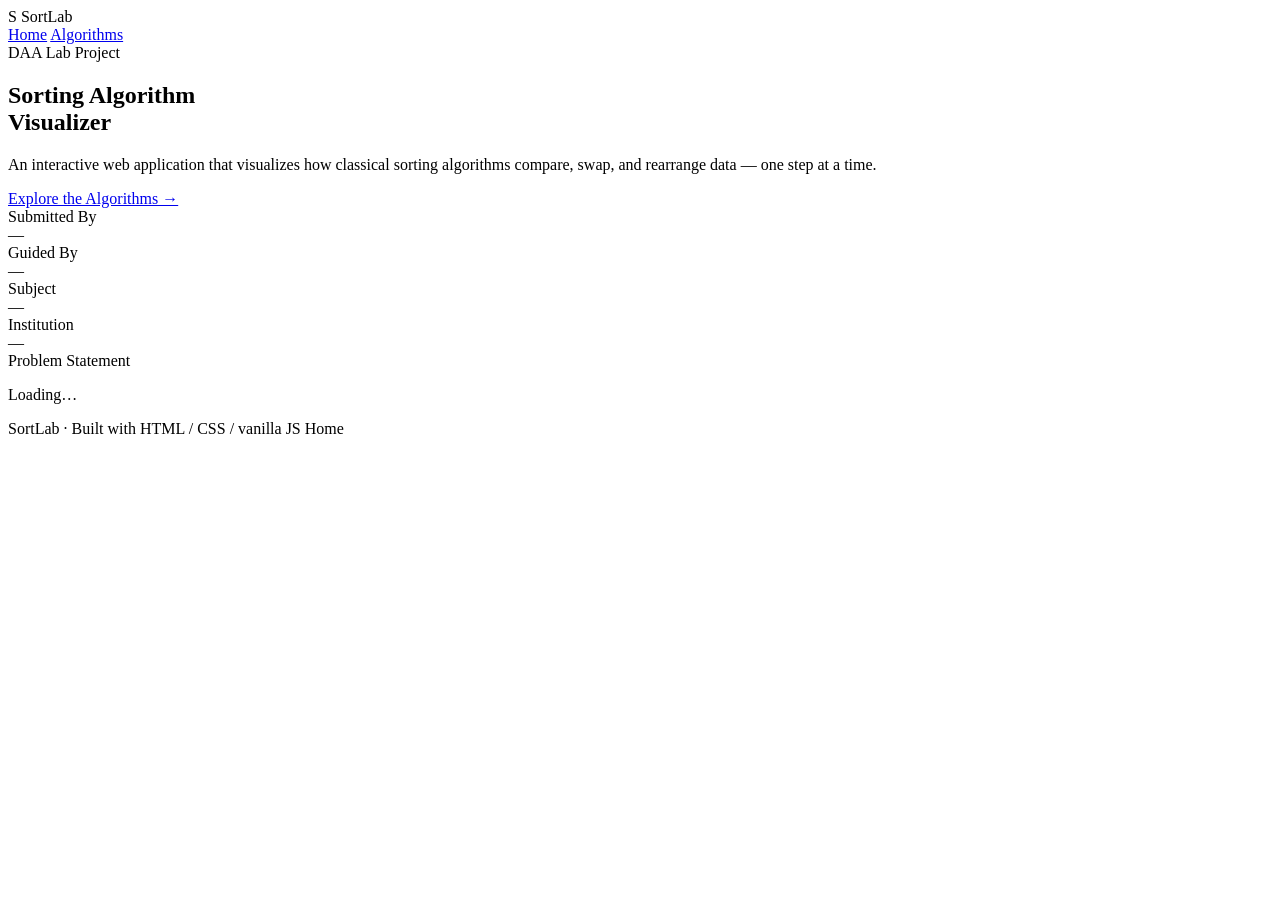
==== index.html @ f06ec44a "Add files via upload" ====
<!DOCTYPE html>
<html lang="en">
<head>
<meta charset="UTF-8">
<meta name="viewport" content="width=device-width, initial-scale=1.0">
<title>SortLab — Sorting Algorithm Visualizer</title>
<link rel="preconnect" href="https://fonts.googleapis.com">
<link rel="preconnect" href="https://fonts.gstatic.com" crossorigin>
<link href="https://fonts.googleapis.com/css2?family=Space+Grotesk:wght@500;600;700&family=Inter:wght@400;500;600&family=IBM+Plex+Mono:wght@400;500;600&display=swap" rel="stylesheet">
<link rel="stylesheet" href="assets/style.css">
<script src="assets/data.js"></script>
<script>
  window.addEventListener('DOMContentLoaded', () => {
    document.getElementById('psText').textContent = PROJECT_INFO.problemStatement;
    document.getElementById('vStudent').textContent = PROJECT_INFO.studentName;
    document.getElementById('vFaculty').textContent = PROJECT_INFO.facultyName;
    document.getElementById('vSubject').textContent = PROJECT_INFO.subject;
    document.getElementById('vInstitution').textContent = PROJECT_INFO.institution;
  });
</script>
</head>
<body>

  <header class="site-header">
    <div class="logo"><span class="mark">S</span> SortLab</div>
    <nav class="nav-links">
      <a href="index.html">Home</a>
      <a href="algorithms.html">Algorithms</a>
    </nav>
  </header>

  <main class="page">
    <section class="cover-hero">
      <div class="cover-eyebrow">DAA Lab Project</div>
      <h1 class="cover-title">Sorting Algorithm<br><span class="accent">Visualizer</span></h1>
      <p class="cover-sub">An interactive web application that visualizes how classical sorting algorithms compare, swap, and rearrange data — one step at a time.</p>
      <div class="cover-actions">
        <a href="algorithms.html" class="btn btn-primary">Explore the Algorithms →</a>
      </div>

      <div class="info-grid">
        <div class="blueprint-panel info-card">
          <div class="label">Submitted By</div>
          <div class="value" id="vStudent">—</div>
        </div>
        <div class="blueprint-panel info-card">
          <div class="label">Guided By</div>
          <div class="value" id="vFaculty">—</div>
        </div>
        <div class="blueprint-panel info-card">
          <div class="label">Subject</div>
          <div class="value" id="vSubject">—</div>
        </div>
        <div class="blueprint-panel info-card">
          <div class="label">Institution</div>
          <div class="value" id="vInstitution">—</div>
        </div>
      </div>

      <div class="blueprint-panel statement-panel">
        <div class="label">Problem Statement</div>
        <p id="psText">Loading…</p>
      </div>
    </section>
  </main>

  <footer class="site-footer">
    <span>SortLab · Built with HTML / CSS / vanilla JS</span>
    <span>Home</span>
  </footer>

</body>
</html>
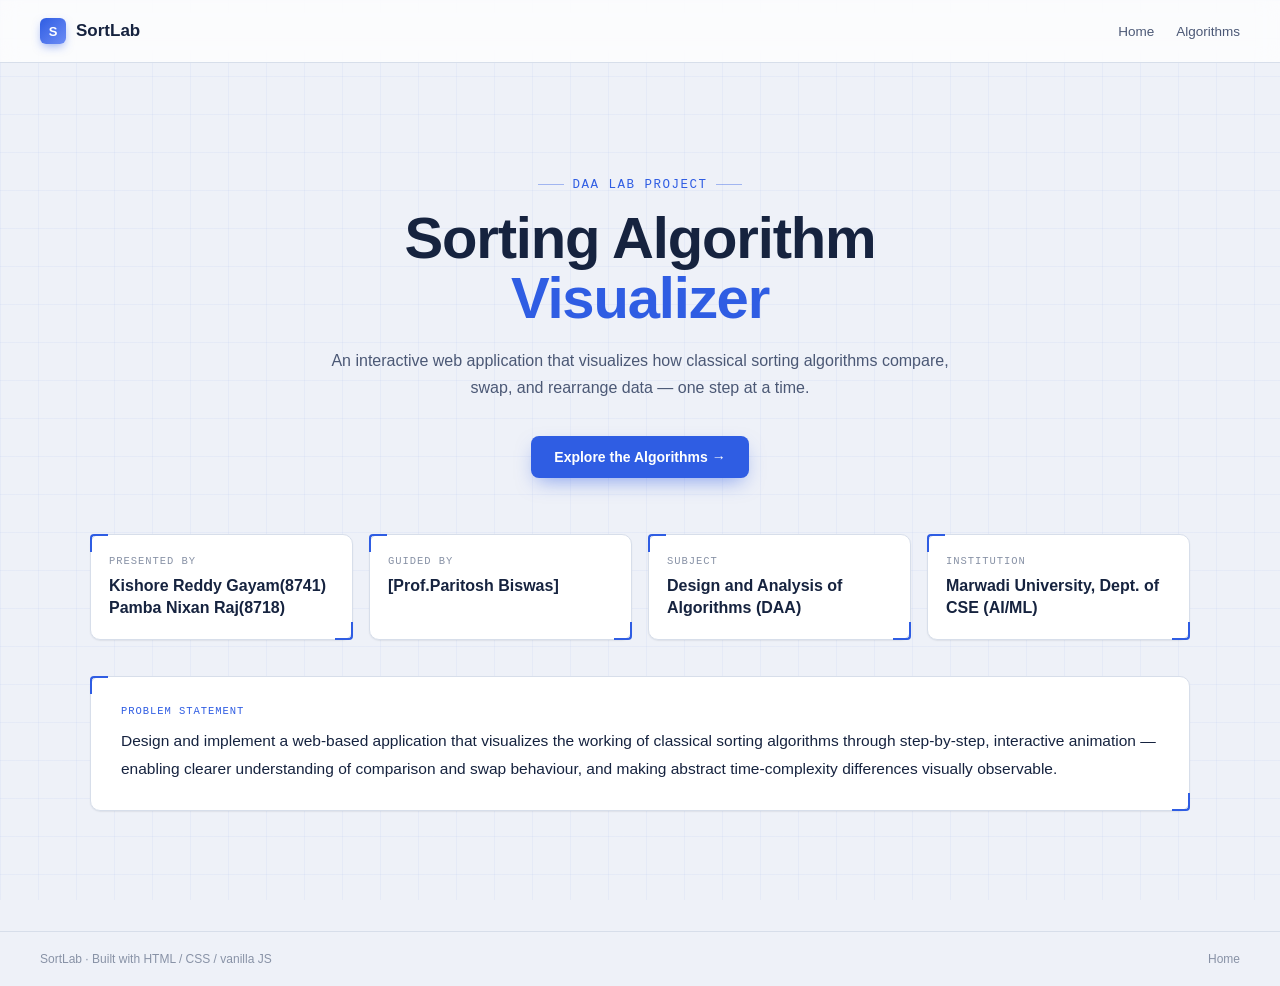
==== commit 488e3c92: "Change title and label in index.html" ====
--- a/index.html
+++ b/index.html
@@ -3,7 +3,7 @@
 <head>
 <meta charset="UTF-8">
 <meta name="viewport" content="width=device-width, initial-scale=1.0">
-<title>SortLab — Sorting Algorithm Visualizer</title>
+<title>Sorting Algorithm Visualizer</title>
 <link rel="preconnect" href="https://fonts.googleapis.com">
 <link rel="preconnect" href="https://fonts.gstatic.com" crossorigin>
 <link href="https://fonts.googleapis.com/css2?family=Space+Grotesk:wght@500;600;700&family=Inter:wght@400;500;600&family=IBM+Plex+Mono:wght@400;500;600&display=swap" rel="stylesheet">
@@ -40,7 +40,7 @@
 
       <div class="info-grid">
         <div class="blueprint-panel info-card">
-          <div class="label">Submitted By</div>
+          <div class="label">Presented By</div>
           <div class="value" id="vStudent">—</div>
         </div>
         <div class="blueprint-panel info-card">
--- a/assets/style.css
+++ b/assets/style.css
@@ -0,0 +1,621 @@
+/* =========================================================
+   SortLab — shared theme
+   "Technical notebook / blueprint" aesthetic
+   ========================================================= */
+
+:root{
+  --bg:        #EEF1F8;
+  --bg-soft:   #F6F8FC;
+  --paper:     #FFFFFF;
+  --ink:       #16233F;
+  --slate:     #4B5875;
+  --slate-dim: #8892A6;
+  --line:      #D7DEEA;
+  --line-soft: #E5EAF3;
+
+  --blue:      #2F5DE3;
+  --blue-dim:  #E8EDFB;
+  --blue-ink:  #1A3AA6;
+
+  --amber:     #E2662D;
+  --amber-dim: #FCEAE0;
+
+  --green:     #1E9E6C;
+  --green-dim: #E3F5EC;
+  --red-bar:   #E14F4F;
+  --violet-bar:#7C5CFC;
+
+  --font-display: 'Space Grotesk', sans-serif;
+  --font-body:    'Inter', sans-serif;
+  --font-mono:    'IBM Plex Mono', monospace;
+
+  --radius: 10px;
+  --shadow-sm: 0 1px 2px rgba(22,35,63,0.05), 0 1px 1px rgba(22,35,63,0.03);
+  --shadow-md: 0 8px 24px -8px rgba(22,35,63,0.14);
+  --shadow-lg: 0 24px 60px -18px rgba(22,35,63,0.22);
+}
+
+*{ box-sizing:border-box; }
+html{ scroll-behavior:smooth; }
+body{
+  margin:0;
+  background:var(--bg);
+  color:var(--slate);
+  font-family:var(--font-body);
+  -webkit-font-smoothing:antialiased;
+  min-height:100vh;
+  position:relative;
+}
+
+/* faint blueprint grid across every page */
+body::before{
+  content:"";
+  position:fixed;
+  inset:0;
+  pointer-events:none;
+  z-index:0;
+  background-image:
+    linear-gradient(rgba(47,93,227,0.045) 1px, transparent 1px),
+    linear-gradient(90deg, rgba(47,93,227,0.045) 1px, transparent 1px);
+  background-size:38px 38px;
+}
+
+a{ color:inherit; text-decoration:none; }
+h1,h2,h3{ font-family:var(--font-display); color:var(--ink); margin:0; }
+p{ margin:0; line-height:1.65; }
+
+/* ---------------- corner-bracket panel, the signature motif ---------------- */
+.blueprint-panel{
+  position:relative;
+  background:var(--paper);
+  border:1px solid var(--line);
+  border-radius:var(--radius);
+  box-shadow:var(--shadow-sm);
+}
+.blueprint-panel::before,
+.blueprint-panel::after,
+.blueprint-panel .bp-tl,
+.blueprint-panel .bp-tr{ content:""; }
+.blueprint-panel{ --bp-size:16px; }
+.blueprint-panel::before{
+  position:absolute; top:-1px; left:-1px;
+  width:var(--bp-size); height:var(--bp-size);
+  border-top:2px solid var(--blue); border-left:2px solid var(--blue);
+  border-top-left-radius:4px;
+}
+.blueprint-panel::after{
+  position:absolute; bottom:-1px; right:-1px;
+  width:var(--bp-size); height:var(--bp-size);
+  border-bottom:2px solid var(--blue); border-right:2px solid var(--blue);
+  border-bottom-right-radius:4px;
+}
+
+/* ---------------- top nav ---------------- */
+.site-header{
+  position:relative;
+  z-index:2;
+  display:flex;
+  align-items:center;
+  justify-content:space-between;
+  padding:18px 40px;
+  border-bottom:1px solid var(--line);
+  background:rgba(255,255,255,0.75);
+  backdrop-filter:blur(10px);
+  position:sticky;
+  top:0;
+}
+.logo{
+  display:flex;
+  align-items:center;
+  gap:10px;
+  font-family:var(--font-display);
+  font-weight:700;
+  font-size:17px;
+  color:var(--ink);
+}
+.logo .mark{
+  width:26px; height:26px;
+  border-radius:6px;
+  background:linear-gradient(135deg, var(--blue), #6C8CF5);
+  display:flex; align-items:center; justify-content:center;
+  color:#fff; font-size:13px; font-weight:800;
+  box-shadow:0 4px 10px -2px rgba(47,93,227,0.5);
+}
+.breadcrumb{
+  display:flex;
+  align-items:center;
+  gap:6px;
+  font-family:var(--font-mono);
+  font-size:12px;
+  color:var(--slate-dim);
+  flex-wrap:wrap;
+}
+.breadcrumb a:hover{ color:var(--blue); }
+.breadcrumb .sep{ color:var(--line); }
+.breadcrumb .current{ color:var(--ink); font-weight:600; }
+
+.nav-links{ display:flex; gap:22px; font-size:13.5px; font-weight:500; }
+.nav-links a{ color:var(--slate); transition:color .15s ease; }
+.nav-links a:hover{ color:var(--blue); }
+
+/* ---------------- buttons ---------------- */
+.btn{
+  display:inline-flex;
+  align-items:center;
+  gap:8px;
+  font-family:var(--font-body);
+  font-weight:600;
+  font-size:14px;
+  padding:12px 22px;
+  border-radius:8px;
+  border:1px solid transparent;
+  cursor:pointer;
+  transition:transform .15s ease, box-shadow .15s ease, background .15s ease, border-color .15s ease;
+}
+.btn:hover{ transform:translateY(-1px); }
+.btn-primary{
+  background:var(--blue);
+  color:#fff;
+  box-shadow:0 8px 20px -6px rgba(47,93,227,0.55);
+}
+.btn-primary:hover{ background:var(--blue-ink); box-shadow:0 10px 26px -6px rgba(47,93,227,0.65); }
+.btn-outline{
+  background:var(--paper);
+  color:var(--ink);
+  border-color:var(--line);
+}
+.btn-outline:hover{ border-color:var(--blue); color:var(--blue); }
+.btn-ghost{
+  background:transparent;
+  color:var(--slate);
+  padding:10px 14px;
+}
+.btn-ghost:hover{ color:var(--blue); }
+.btn:disabled{ opacity:0.4; cursor:not-allowed; transform:none; }
+.btn-sm{ padding:8px 14px; font-size:12.5px; }
+
+.pill{
+  display:inline-flex;
+  align-items:center;
+  gap:6px;
+  font-family:var(--font-mono);
+  font-size:11px;
+  letter-spacing:0.02em;
+  padding:5px 11px;
+  border-radius:999px;
+  background:var(--blue-dim);
+  color:var(--blue-ink);
+  border:1px solid rgba(47,93,227,0.15);
+}
+.pill.amber{ background:var(--amber-dim); color:var(--amber); border-color:rgba(226,102,45,0.18); }
+.pill.green{ background:var(--green-dim); color:var(--green); border-color:rgba(30,158,108,0.18); }
+
+/* ---------------- layout shells ---------------- */
+.page{
+  position:relative;
+  z-index:1;
+  max-width:1180px;
+  margin:0 auto;
+  padding:48px 40px 90px;
+}
+.page-narrow{ max-width:880px; }
+
+@media (max-width:720px){
+  .site-header{ padding:14px 18px; }
+  .page{ padding:28px 18px 60px; }
+  .nav-links{ display:none; }
+}
+
+/* ---------------- footer ---------------- */
+.site-footer{
+  position:relative; z-index:1;
+  border-top:1px solid var(--line);
+  padding:20px 40px;
+  font-size:12px;
+  color:var(--slate-dim);
+  display:flex;
+  justify-content:space-between;
+  flex-wrap:wrap;
+  gap:8px;
+}
+
+/* ---------------- cover page ---------------- */
+.cover-hero{
+  padding:60px 0 30px;
+  text-align:center;
+}
+.cover-eyebrow{
+  font-family:var(--font-mono);
+  font-size:12.5px;
+  letter-spacing:0.12em;
+  text-transform:uppercase;
+  color:var(--blue);
+  margin-bottom:16px;
+  display:inline-flex;
+  align-items:center;
+  gap:8px;
+}
+.cover-eyebrow::before, .cover-eyebrow::after{
+  content:"";
+  width:26px; height:1px;
+  background:var(--blue);
+  opacity:0.4;
+}
+.cover-title{
+  font-size:clamp(34px, 6vw, 58px);
+  font-weight:700;
+  letter-spacing:-0.02em;
+  line-height:1.05;
+  margin-bottom:18px;
+}
+.cover-title .accent{ color:var(--blue); }
+.cover-sub{
+  max-width:620px;
+  margin:0 auto 34px;
+  font-size:16px;
+  color:var(--slate);
+  line-height:1.7;
+}
+.cover-actions{ display:flex; justify-content:center; gap:14px; margin-bottom:56px; flex-wrap:wrap; }
+
+.info-grid{
+  display:grid;
+  grid-template-columns:repeat(4, 1fr);
+  gap:16px;
+  margin-top:10px;
+}
+@media (max-width:820px){ .info-grid{ grid-template-columns:repeat(2,1fr); } }
+.info-card{
+  padding:20px 18px;
+  text-align:left;
+}
+.info-card .label{
+  font-family:var(--font-mono);
+  font-size:10.5px;
+  text-transform:uppercase;
+  letter-spacing:0.09em;
+  color:var(--slate-dim);
+  margin-bottom:8px;
+}
+.info-card .value{
+  font-family:var(--font-display);
+  font-size:16px;
+  font-weight:700;
+  color:var(--ink);
+  line-height:1.4;
+}
+
+.statement-panel{
+  margin-top:36px;
+  padding:28px 30px;
+  text-align:left;
+}
+.statement-panel .label{
+  font-family:var(--font-mono);
+  font-size:10.5px;
+  text-transform:uppercase;
+  letter-spacing:0.09em;
+  color:var(--blue);
+  margin-bottom:10px;
+}
+.statement-panel p{ color:var(--ink); font-size:15.5px; line-height:1.75; }
+
+/* ---------------- algorithm grid (list page) ---------------- */
+.page-heading{ margin-bottom:34px; }
+.page-heading h1{ font-size:clamp(26px,4vw,36px); margin-bottom:10px; }
+.page-heading p{ color:var(--slate); font-size:15px; max-width:600px; }
+
+.algo-grid{
+  display:grid;
+  grid-template-columns:repeat(3, 1fr);
+  gap:18px;
+}
+@media (max-width:900px){ .algo-grid{ grid-template-columns:repeat(2,1fr); } }
+@media (max-width:600px){ .algo-grid{ grid-template-columns:1fr; } }
+
+.algo-card{
+  padding:24px 22px;
+  cursor:pointer;
+  transition:transform .18s ease, box-shadow .18s ease, border-color .18s ease;
+  display:flex;
+  flex-direction:column;
+  gap:12px;
+  min-height:180px;
+}
+.algo-card:hover{
+  transform:translateY(-4px);
+  box-shadow:var(--shadow-md);
+  border-color:rgba(47,93,227,0.35);
+}
+.algo-card .index{
+  font-family:var(--font-mono);
+  font-size:11px;
+  color:var(--slate-dim);
+}
+.algo-card h3{ font-size:19px; }
+.algo-card .tagline{ font-size:13.5px; color:var(--slate); flex:1; }
+.algo-card .go{
+  font-family:var(--font-mono);
+  font-size:12px;
+  color:var(--blue);
+  display:flex;
+  align-items:center;
+  gap:6px;
+}
+.algo-card:hover .go{ gap:9px; }
+.algo-card .go{ transition:gap .15s ease; }
+
+/* ---------------- algorithm detail page ---------------- */
+.detail-hero{
+  display:flex;
+  align-items:flex-start;
+  justify-content:space-between;
+  gap:24px;
+  flex-wrap:wrap;
+  margin-bottom:30px;
+}
+.detail-hero h1{ font-size:clamp(28px,4vw,40px); margin-bottom:10px; }
+.detail-hero .tagline{ font-size:15.5px; color:var(--slate); max-width:560px; }
+
+.section-block{ margin-bottom:32px; }
+.section-block .label{
+  font-family:var(--font-mono);
+  font-size:11px;
+  text-transform:uppercase;
+  letter-spacing:0.1em;
+  color:var(--blue);
+  margin-bottom:14px;
+  display:flex;
+  align-items:center;
+  gap:8px;
+}
+.section-block .label::before{ content:"›"; color:var(--amber); font-weight:700; }
+
+.how-steps{
+  list-style:none;
+  margin:0; padding:0;
+  display:flex;
+  flex-direction:column;
+  gap:10px;
+}
+.how-steps li{
+  display:flex;
+  gap:14px;
+  align-items:flex-start;
+  padding:14px 16px;
+  background:var(--paper);
+  border:1px solid var(--line-soft);
+  border-radius:8px;
+}
+.how-steps .num{
+  font-family:var(--font-mono);
+  font-size:12px;
+  font-weight:700;
+  color:var(--blue);
+  background:var(--blue-dim);
+  width:24px; height:24px;
+  border-radius:6px;
+  display:flex; align-items:center; justify-content:center;
+  flex-shrink:0;
+}
+.how-steps .text{ font-size:14px; color:var(--ink); line-height:1.6; }
+
+.pseudocode{
+  background:var(--ink);
+  color:#D9E4FF;
+  font-family:var(--font-mono);
+  font-size:13px;
+  line-height:1.8;
+  padding:22px 24px;
+  border-radius:10px;
+  overflow-x:auto;
+  white-space:pre;
+  box-shadow:var(--shadow-sm);
+}
+.pseudocode .ln{ color:#5C74AE; margin-right:14px; user-select:none; }
+
+.complexity-table{
+  width:100%;
+  border-collapse:collapse;
+  font-size:13px;
+  background:var(--paper);
+  border-radius:10px;
+  overflow:hidden;
+}
+.complexity-table th, .complexity-table td{
+  text-align:left;
+  padding:12px 16px;
+  border-bottom:1px solid var(--line-soft);
+}
+.complexity-table th{
+  font-family:var(--font-mono);
+  font-size:10.5px;
+  text-transform:uppercase;
+  letter-spacing:0.06em;
+  color:var(--slate-dim);
+  background:var(--bg-soft);
+}
+.complexity-table tr:last-child td{ border-bottom:none; }
+.complexity-table td.metric{ font-family:var(--font-mono); color:var(--ink); font-weight:600; }
+.complexity-table tr.self td{ background:var(--blue-dim); }
+.complexity-table tr.self td:first-child{ font-weight:700; color:var(--blue-ink); }
+
+.detail-cta{
+  margin-top:38px;
+  padding:32px;
+  text-align:center;
+  background:linear-gradient(135deg, var(--ink), #223667);
+  border-radius:14px;
+  color:#fff;
+}
+.detail-cta h2{ color:#fff; font-size:22px; margin-bottom:8px; }
+.detail-cta p{ color:#B9C4E4; font-size:14px; margin-bottom:20px; }
+.detail-cta .btn-primary{ background:#fff; color:var(--ink); box-shadow:none; }
+.detail-cta .btn-primary:hover{ background:#E8EDFB; }
+
+/* ---------------- visualizer page ---------------- */
+.viz-toolbar{
+  display:flex;
+  flex-wrap:wrap;
+  align-items:center;
+  gap:10px;
+  margin-bottom:18px;
+}
+select.viz-select{
+  font-family:var(--font-mono);
+  font-size:12.5px;
+  color:var(--ink);
+  background:var(--paper);
+  border:1px solid var(--line);
+  border-radius:8px;
+  padding:10px 12px;
+  cursor:pointer;
+}
+.slider-group{
+  display:flex;
+  align-items:center;
+  gap:8px;
+  font-size:12px;
+  color:var(--slate-dim);
+  font-family:var(--font-mono);
+}
+input[type="range"]{
+  -webkit-appearance:none;
+  width:100px;
+  height:4px;
+  background:var(--line);
+  border-radius:2px;
+  outline:none;
+}
+input[type="range"]::-webkit-slider-thumb{
+  -webkit-appearance:none;
+  width:15px; height:15px;
+  border-radius:50%;
+  background:var(--blue);
+  cursor:pointer;
+  border:2px solid #fff;
+  box-shadow:0 1px 4px rgba(47,93,227,0.5);
+}
+
+.custom-input-row{
+  display:flex;
+  align-items:center;
+  gap:10px;
+  flex-wrap:wrap;
+  margin-bottom:18px;
+}
+#customArrayInput{
+  flex:1;
+  min-width:220px;
+  font-family:var(--font-mono);
+  font-size:12.5px;
+  color:var(--ink);
+  background:var(--paper);
+  border:1px solid var(--line);
+  border-radius:8px;
+  padding:11px 14px;
+  transition:border-color .15s ease, box-shadow .15s ease;
+}
+#customArrayInput::placeholder{ color:var(--slate-dim); }
+#customArrayInput:focus{
+  outline:none;
+  border-color:var(--blue);
+  box-shadow:0 0 0 3px rgba(47,93,227,0.12);
+}
+#customArrayInput.input-error{
+  border-color:var(--red-bar);
+  box-shadow:0 0 0 3px rgba(225,79,79,0.14);
+}
+.input-hint{ font-size:11px; color:var(--slate-dim); font-family:var(--font-mono); }
+.input-hint.error{ color:var(--red-bar); }
+
+.viz-frame{
+  padding:22px 18px 14px;
+}
+.bars{
+  height:280px;
+  display:flex;
+  align-items:flex-end;
+  gap:3px;
+  padding:0 4px;
+}
+.bar{
+  flex:1;
+  background:linear-gradient(180deg, #C4CEE3, #A9B6D6);
+  border-radius:4px 4px 2px 2px;
+  min-width:3px;
+  transition:background .15s ease, transform .12s ease, box-shadow .15s ease;
+}
+.bar.compare{ background:linear-gradient(180deg, #FFCBA8, var(--amber)); box-shadow:0 0 12px rgba(226,102,45,0.4); }
+.bar.swap{ background:linear-gradient(180deg, #FF9E9E, var(--red-bar)); transform:translateY(-4px); box-shadow:0 0 14px rgba(225,79,79,0.45); }
+.bar.sorted{ background:linear-gradient(180deg, #6FDBAA, var(--green)); box-shadow:0 0 8px rgba(30,158,108,0.3); }
+.bar.pivot{ background:linear-gradient(180deg, #B7A6FF, var(--violet-bar)); box-shadow:0 0 12px rgba(124,92,252,0.4); }
+
+.legend{
+  display:flex;
+  flex-wrap:wrap;
+  gap:16px;
+  margin-top:16px;
+  padding-top:14px;
+  border-top:1px dashed var(--line);
+  font-size:12px;
+  color:var(--slate-dim);
+}
+.legend-item{ display:flex; align-items:center; gap:6px; }
+.swatch{ width:11px; height:11px; border-radius:3px; display:inline-block; }
+
+.stats-row{
+  display:grid;
+  grid-template-columns:repeat(4,1fr);
+  gap:12px;
+  margin-top:18px;
+}
+@media (max-width:640px){ .stats-row{ grid-template-columns:repeat(2,1fr); } }
+.stat-box{ padding:14px 16px; }
+.stat-label{
+  font-family:var(--font-mono);
+  font-size:10px;
+  text-transform:uppercase;
+  letter-spacing:0.08em;
+  color:var(--slate-dim);
+  margin-bottom:6px;
+}
+.stat-value{ font-family:var(--font-display); font-size:20px; font-weight:700; color:var(--blue); }
+
+.console{
+  height:200px;
+  overflow-y:auto;
+  background:var(--ink);
+  border-radius:10px;
+  padding:14px 16px;
+  font-family:var(--font-mono);
+  font-size:12px;
+  line-height:1.75;
+  color:#C9D6F5;
+}
+.console::-webkit-scrollbar{ width:6px; }
+.console::-webkit-scrollbar-thumb{ background:#33447A; border-radius:3px; }
+.console-line{ white-space:pre-wrap; word-break:break-word; }
+.console-line .tag{ color:#5C74AE; }
+.console-line.cmp .tag{ color:var(--amber); }
+.console-line.swp .tag{ color:var(--red-bar); }
+.console-line.srt .tag{ color:#4CD9A0; }
+.console-line.ovw .tag{ color:#7FB2FF; }
+
+.side-stack{ display:flex; flex-direction:column; gap:18px; }
+.viz-grid{
+  display:grid;
+  grid-template-columns:1fr 300px;
+  gap:24px;
+  align-items:start;
+}
+@media (max-width:900px){ .viz-grid{ grid-template-columns:1fr; } }
+
+.section-label{
+  font-family:var(--font-mono);
+  font-size:11px;
+  text-transform:uppercase;
+  letter-spacing:0.1em;
+  color:var(--slate-dim);
+  margin-bottom:10px;
+}
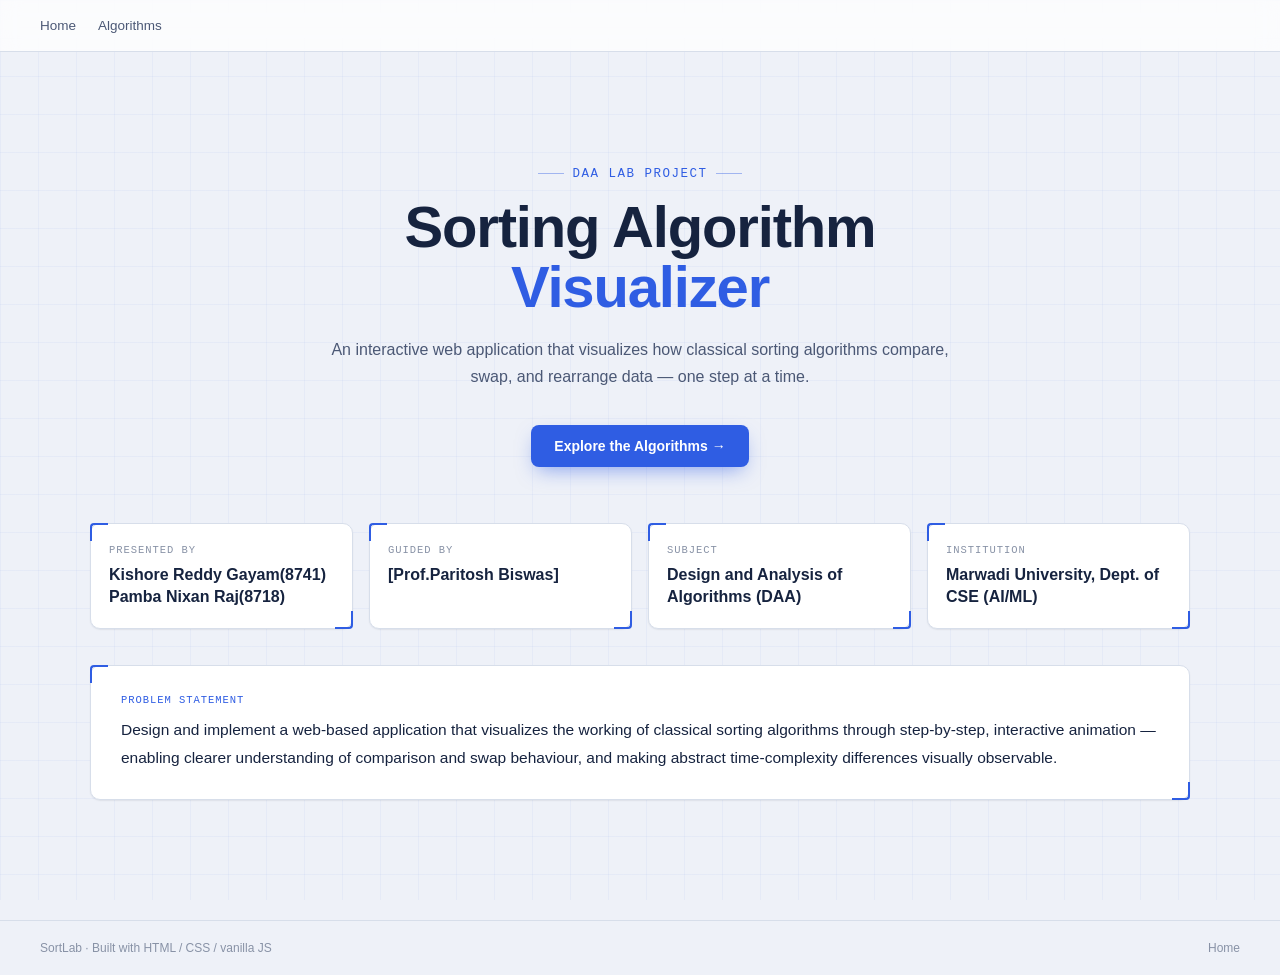
==== commit a056949b: "Remove logo from site header Removed logo div from the site header." ====
--- a/index.html
+++ b/index.html
@@ -22,7 +22,6 @@
 <body>
 
   <header class="site-header">
-    <div class="logo"><span class="mark">S</span> SortLab</div>
     <nav class="nav-links">
       <a href="index.html">Home</a>
       <a href="algorithms.html">Algorithms</a>
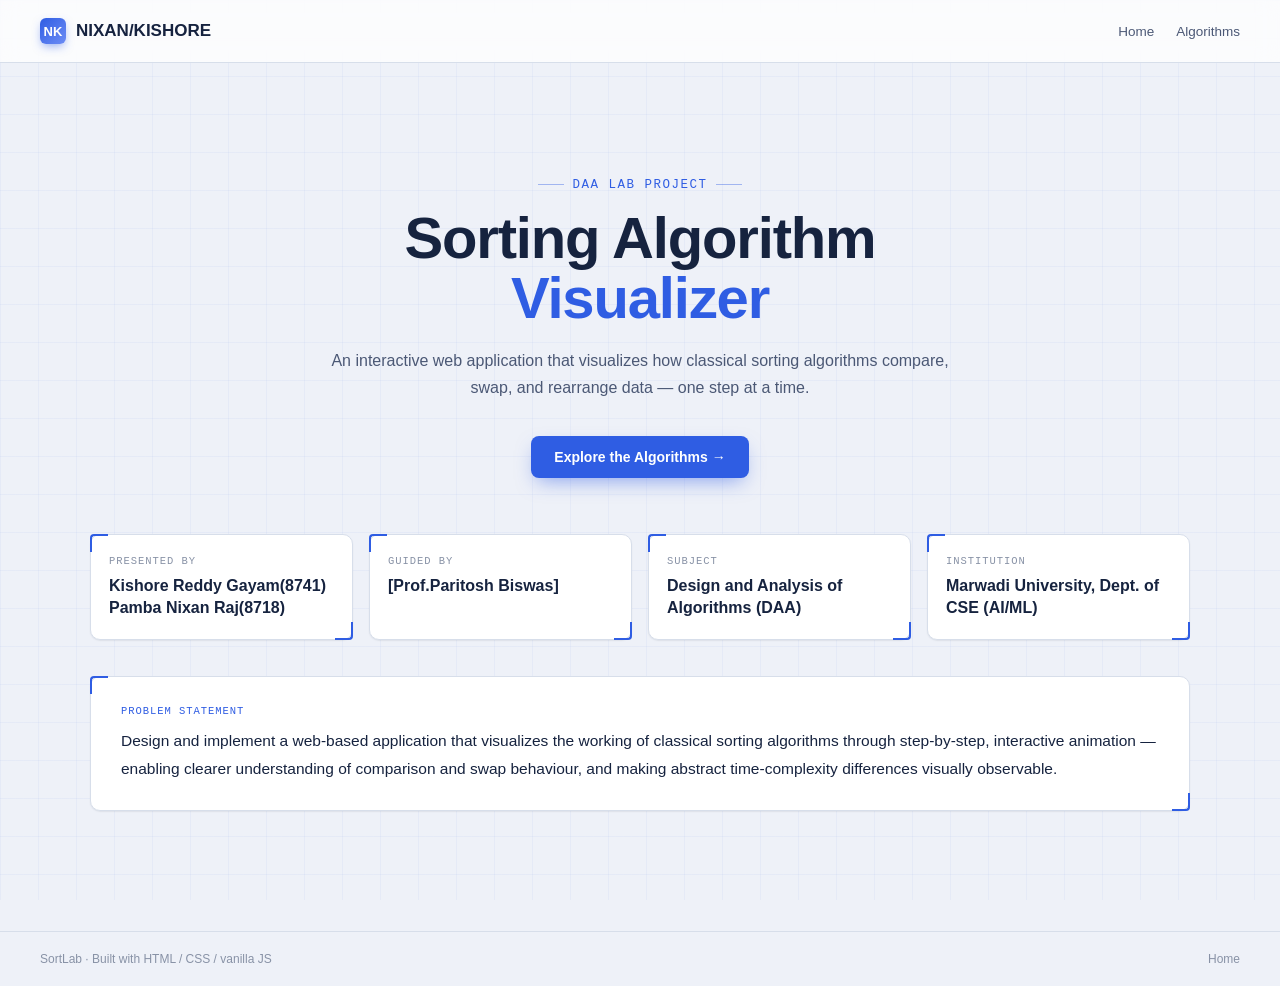
==== commit df21dc74: "Add logo to site header in index.html" ====
--- a/index.html
+++ b/index.html
@@ -22,6 +22,7 @@
 <body>
 
   <header class="site-header">
+  <div class="logo"><span class="mark">NK</span>NIXAN/KISHORE</div>
     <nav class="nav-links">
       <a href="index.html">Home</a>
       <a href="algorithms.html">Algorithms</a>
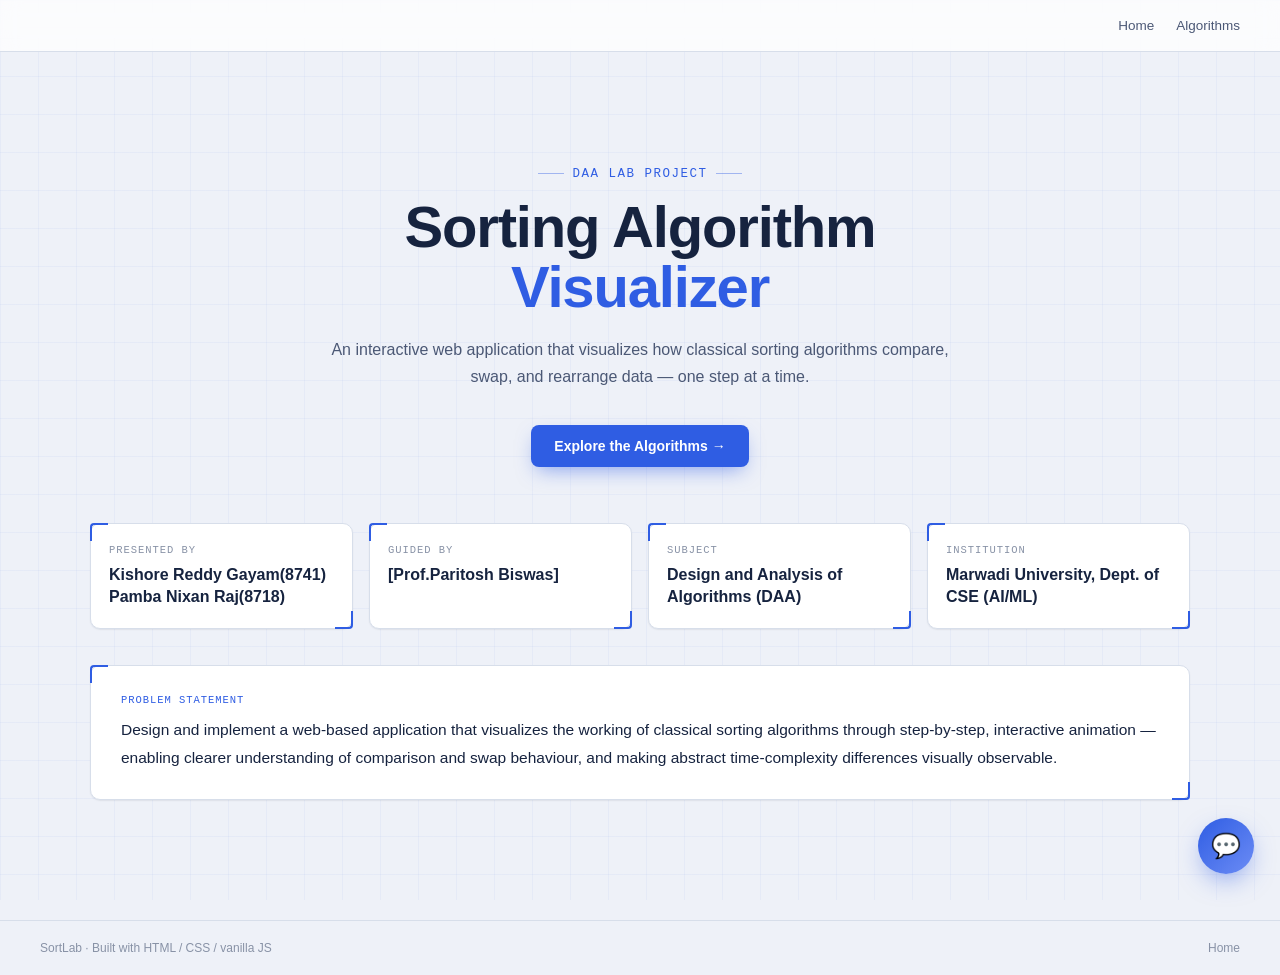
==== commit 1fbdbe8b: "Add files via upload" ====
--- a/index.html
+++ b/index.html
@@ -22,7 +22,7 @@
 <body>
 
   <header class="site-header">
-  <div class="logo"><span class="mark">NK</span>NIXAN/KISHORE</div>
+    <div></div>
     <nav class="nav-links">
       <a href="index.html">Home</a>
       <a href="algorithms.html">Algorithms</a>
@@ -69,5 +69,24 @@
     <span>Home</span>
   </footer>
 
+  <!-- ---------------- SortLab assistant (rule-based, client-side chatbot) ---------------- -->
+  <button class="chat-fab" id="chatFab" aria-label="Open SortLab assistant">💬</button>
+  <div class="chat-window" id="chatWindow">
+    <div class="chat-header">
+      <div>
+        <div class="title">SortLab Assistant</div>
+        <div class="sub">ask about any algorithm</div>
+      </div>
+      <button class="chat-close" id="chatClose" aria-label="Close">✕</button>
+    </div>
+    <div class="chat-messages" id="chatMessages"></div>
+    <div class="chat-suggestions" id="chatSuggestions"></div>
+    <div class="chat-input-row">
+      <input type="text" id="chatInput" placeholder="Ask a question or type an algorithm name…" autocomplete="off">
+      <button id="chatSend">Send</button>
+    </div>
+  </div>
+
+  <script src="assets/chatbot.js"></script>
 </body>
 </html>
--- a/assets/style.css
+++ b/assets/style.css
@@ -619,3 +619,233 @@
   color:var(--slate-dim);
   margin-bottom:10px;
 }
+
+/* ---------------- C++ code panel (PythonTutor-style step view) ---------------- */
+.code-panel{
+  height:340px;
+  overflow-y:auto;
+  background:var(--ink);
+  border-radius:10px;
+  padding:14px 0;
+  font-family:var(--font-mono);
+  font-size:11.5px;
+  line-height:1.7;
+  box-shadow:var(--shadow-sm);
+}
+.code-panel::-webkit-scrollbar{ width:6px; }
+.code-panel::-webkit-scrollbar-thumb{ background:#33447A; border-radius:3px; }
+.code-line{
+  display:flex;
+  gap:12px;
+  padding:1px 16px;
+  color:#B9C4E4;
+  white-space:pre;
+  border-left:3px solid transparent;
+  transition:background .12s ease, border-color .12s ease;
+}
+.code-line .cln{ color:#4B5C93; user-select:none; flex-shrink:0; }
+.code-line .ctext{ white-space:pre; }
+.code-line.active{
+  background:rgba(226,102,45,0.16);
+  border-left-color:var(--amber);
+  color:#FFE3D1;
+}
+.code-line.active .cln{ color:var(--amber); }
+
+.vars-box{ padding:16px 18px; }
+.vars-grid{
+  display:flex;
+  flex-direction:column;
+  gap:6px;
+}
+.var-row{
+  display:flex;
+  justify-content:space-between;
+  align-items:center;
+  font-family:var(--font-mono);
+  font-size:12.5px;
+  padding:6px 10px;
+  background:var(--bg-soft);
+  border-radius:6px;
+}
+.var-name{ color:var(--slate); }
+.var-val{ color:var(--blue-ink); font-weight:700; }
+.var-empty{ font-family:var(--font-mono); font-size:12px; color:var(--slate-dim); padding:4px 2px; }
+
+/* ---------------- complexity derivation (algorithm detail page) ---------------- */
+.deriv-grid{
+  display:grid;
+  grid-template-columns:1fr;
+  gap:16px;
+}
+.deriv-block{
+  background:var(--ink);
+  border-radius:10px;
+  padding:18px 20px;
+  box-shadow:var(--shadow-sm);
+}
+.deriv-block .deriv-label{
+  font-family:var(--font-mono);
+  font-size:11.5px;
+  color:var(--amber);
+  text-transform:uppercase;
+  letter-spacing:0.06em;
+  margin-bottom:10px;
+}
+.deriv-block .deriv-lines{
+  font-family:var(--font-mono);
+  font-size:12.5px;
+  line-height:1.8;
+  color:#C9D6F5;
+  white-space:pre-wrap;
+}
+.deriv-block .deriv-result{
+  margin-top:12px;
+  display:inline-block;
+  font-family:var(--font-mono);
+  font-size:13px;
+  font-weight:700;
+  padding:6px 14px;
+  border-radius:999px;
+  background:rgba(30,158,108,0.18);
+  color:#4CD9A0;
+}
+
+/* ---------------- chatbot widget ---------------- */
+.chat-fab{
+  position:fixed;
+  bottom:26px; right:26px;
+  z-index:50;
+  width:56px; height:56px;
+  border-radius:50%;
+  background:linear-gradient(135deg, var(--blue), #6C8CF5);
+  color:#fff;
+  border:none;
+  cursor:pointer;
+  display:flex; align-items:center; justify-content:center;
+  font-size:24px;
+  box-shadow:0 10px 26px -6px rgba(47,93,227,0.55);
+  transition:transform .15s ease;
+}
+.chat-fab:hover{ transform:translateY(-2px) scale(1.03); }
+
+.chat-window{
+  position:fixed;
+  bottom:96px; right:26px;
+  z-index:50;
+  width:340px;
+  max-width:calc(100vw - 40px);
+  height:460px;
+  max-height:calc(100vh - 140px);
+  background:var(--paper);
+  border:1px solid var(--line);
+  border-radius:14px;
+  box-shadow:var(--shadow-lg);
+  display:none;
+  flex-direction:column;
+  overflow:hidden;
+}
+.chat-window.open{ display:flex; }
+.chat-header{
+  padding:14px 16px;
+  background:var(--ink);
+  color:#fff;
+  display:flex;
+  align-items:center;
+  justify-content:space-between;
+}
+.chat-header .title{ font-family:var(--font-display); font-weight:700; font-size:14.5px; }
+.chat-header .sub{ font-family:var(--font-mono); font-size:10.5px; color:#9FB0DA; }
+.chat-close{ background:none; border:none; color:#9FB0DA; font-size:18px; cursor:pointer; line-height:1; }
+.chat-close:hover{ color:#fff; }
+.chat-messages{
+  flex:1;
+  overflow-y:auto;
+  padding:14px;
+  display:flex;
+  flex-direction:column;
+  gap:10px;
+  background:var(--bg-soft);
+}
+.chat-messages::-webkit-scrollbar{ width:6px; }
+.chat-messages::-webkit-scrollbar-thumb{ background:var(--line); border-radius:3px; }
+.chat-msg{
+  max-width:85%;
+  padding:9px 12px;
+  border-radius:10px;
+  font-size:12.5px;
+  line-height:1.55;
+  white-space:pre-wrap;
+}
+.chat-msg.bot{
+  align-self:flex-start;
+  background:var(--paper);
+  border:1px solid var(--line-soft);
+  color:var(--ink);
+  border-bottom-left-radius:3px;
+}
+.chat-msg.user{
+  align-self:flex-end;
+  background:var(--blue);
+  color:#fff;
+  border-bottom-right-radius:3px;
+}
+.chat-msg .go-link{
+  display:inline-block;
+  margin-top:6px;
+  font-family:var(--font-mono);
+  font-size:11px;
+  color:var(--blue);
+  text-decoration:underline;
+  cursor:pointer;
+}
+.chat-input-row{
+  display:flex;
+  gap:8px;
+  padding:10px;
+  border-top:1px solid var(--line);
+  background:var(--paper);
+}
+.chat-input-row input{
+  flex:1;
+  font-family:var(--font-body);
+  font-size:12.5px;
+  border:1px solid var(--line);
+  border-radius:8px;
+  padding:9px 12px;
+  color:var(--ink);
+}
+.chat-input-row input:focus{ outline:none; border-color:var(--blue); box-shadow:0 0 0 3px rgba(47,93,227,0.12); }
+.chat-input-row button{
+  background:var(--blue);
+  color:#fff;
+  border:none;
+  border-radius:8px;
+  padding:0 14px;
+  font-size:13px;
+  cursor:pointer;
+}
+.chat-input-row button:hover{ background:var(--blue-ink); }
+.chat-suggestions{
+  display:flex;
+  flex-wrap:wrap;
+  gap:6px;
+  padding:0 14px 10px;
+  background:var(--bg-soft);
+}
+.chat-chip{
+  font-family:var(--font-mono);
+  font-size:10.5px;
+  color:var(--blue-ink);
+  background:var(--blue-dim);
+  border:1px solid rgba(47,93,227,0.15);
+  border-radius:999px;
+  padding:5px 10px;
+  cursor:pointer;
+}
+.chat-chip:hover{ background:#dbe4fb; }
+
+@media (max-width:480px){
+  .chat-window{ right:12px; left:12px; width:auto; bottom:88px; }
+  .chat-fab{ right:16px; bottom:16px; }
+}
